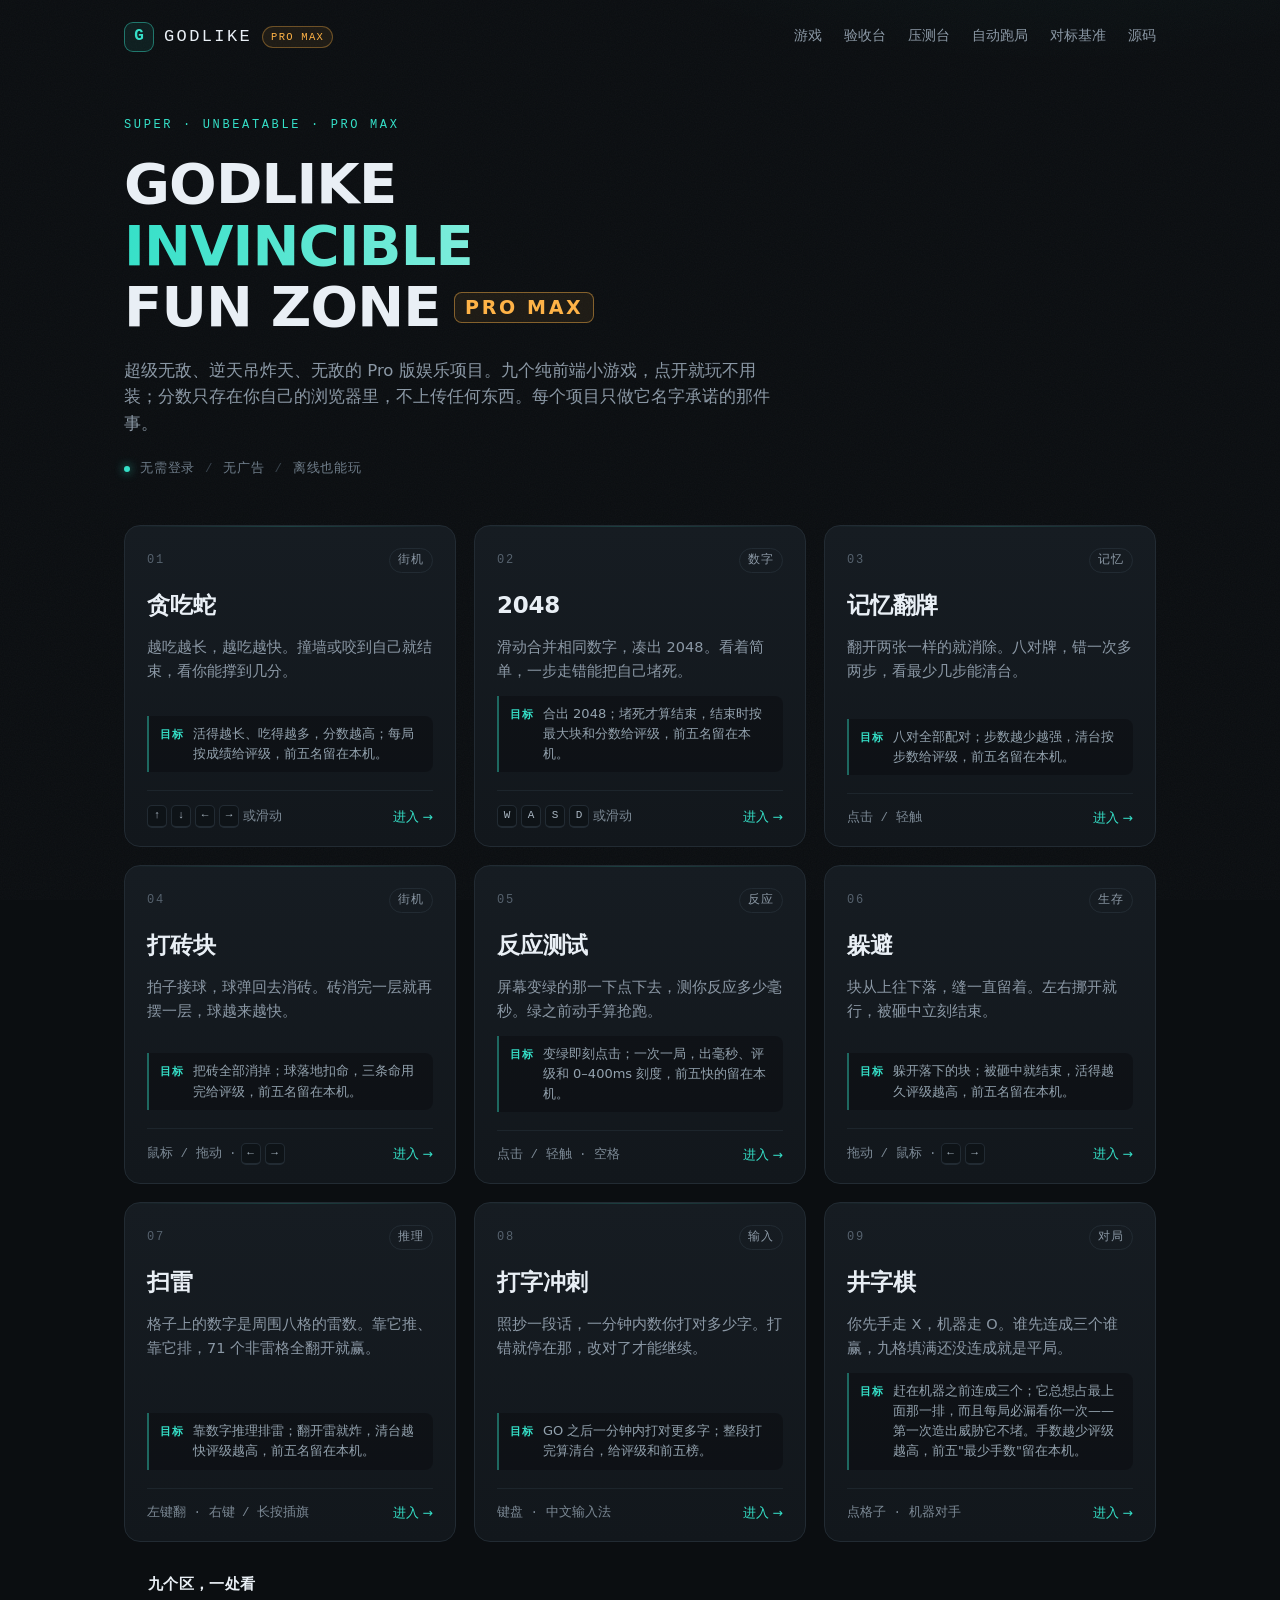
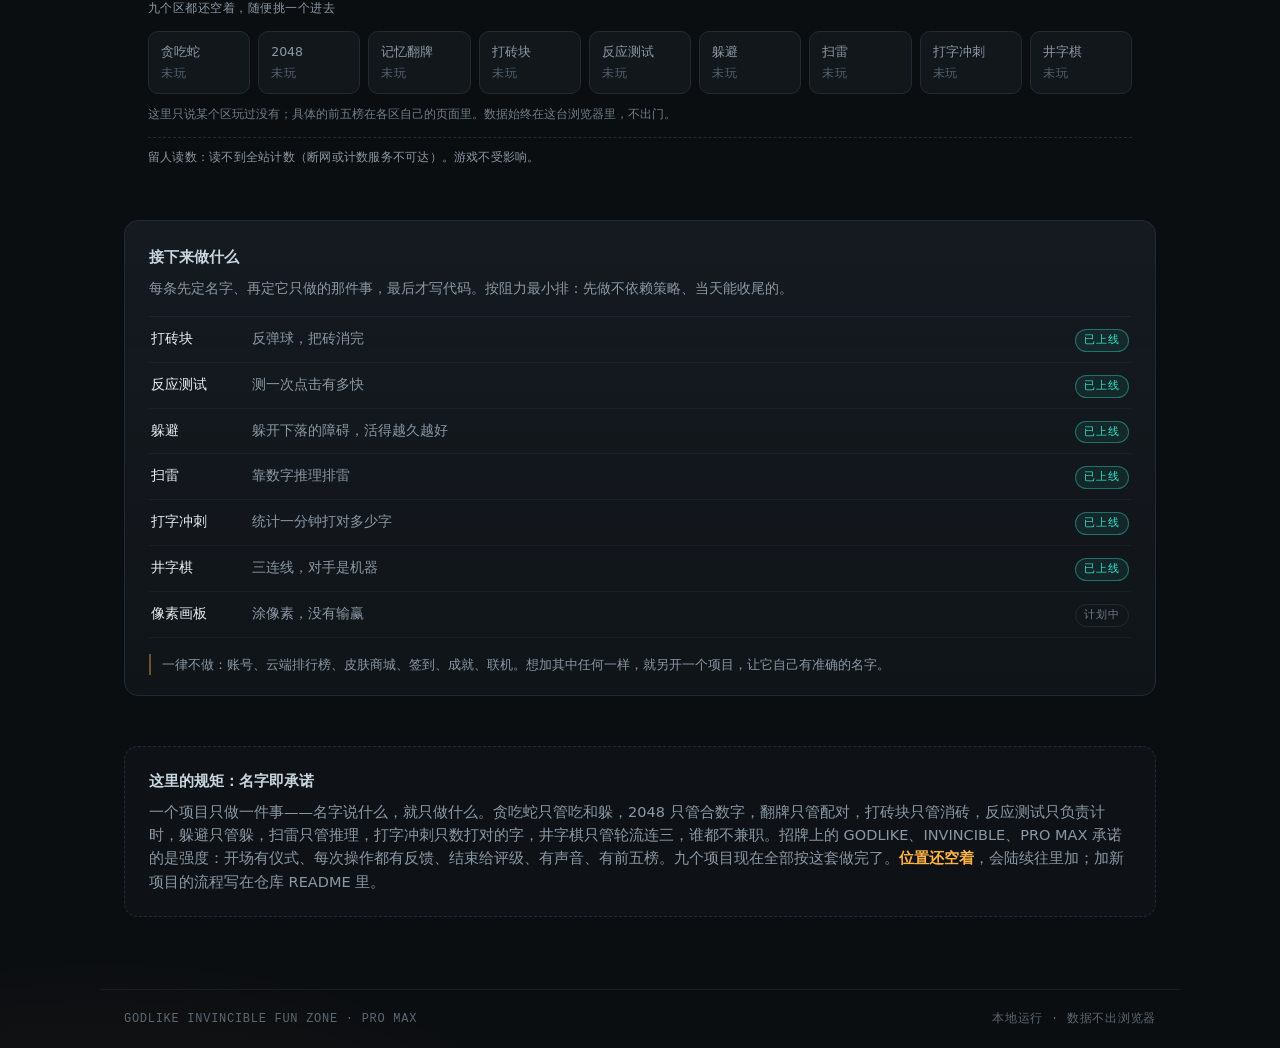
==== index.html @ d3c27687 "pulse: report open/replay to public counter" ====
<!DOCTYPE html>
<html lang="zh-CN">
<head>
<meta charset="UTF-8">
<meta name="viewport" content="width=device-width, initial-scale=1, viewport-fit=cover">
<title>GODLIKE INVINCIBLE FUN ZONE · PRO MAX</title>
<meta name="description" content="超级无敌逆天吊炸天娱乐项目 Pro 版：贪吃蛇、2048、记忆翻牌、打砖块、反应测试、躲避、扫雷、打字冲刺、井字棋，点开就能玩，无需安装。">
<meta name="theme-color" content="#0b0e11">
<meta property="og:title" content="GODLIKE INVINCIBLE FUN ZONE · PRO MAX">
<meta property="og:description" content="九个点开就能玩的小游戏，无需安装。">
<meta property="og:type" content="website">
<link rel="icon" href="data:image/svg+xml,<svg xmlns='http://www.w3.org/2000/svg' viewBox='0 0 32 32'><rect width='32' height='32' rx='8' fill='%230b0e11'/><text x='16' y='23' font-size='18' text-anchor='middle' fill='%2335e0c8' font-family='monospace'>p</text></svg>">
<link rel="stylesheet" href="assets/portal.css">
</head>
<body>

<div class="grain" aria-hidden="true"></div>

<header class="top">
  <a class="brand" href="./" aria-label="GODLIKE 首页">
    <span class="brand-mark">G</span>
    <span class="brand-name">Godlike</span>
    <span class="brand-pro">Pro&nbsp;Max</span>
  </a>
  <nav class="top-nav">
    <a href="#games">游戏</a>
    <a href="verify.html">验收台</a>
    <a href="stress.html">压测台</a>
    <a href="auto.html">自动跑局</a>
    <a href="BENCH.md">对标基准</a>
    <a href="https://github.com/MedianiGray/paly" rel="noopener">源码</a>
  </nav>
</header>

<main>
  <section class="hero">
    <p class="kicker">Super · Unbeatable · Pro Max</p>
    <h1>
      <span class="l1">GODLIKE</span>
      <span class="l2 hl">INVINCIBLE</span>
      <span class="l3">FUN ZONE <em>PRO MAX</em></span>
    </h1>
    <p class="lede">超级无敌、逆天吊炸天、无敌的 Pro 版娱乐项目。九个纯前端小游戏，点开就玩不用装；分数只存在你自己的浏览器里，不上传任何东西。每个项目只做它名字承诺的那件事。</p>
    <div class="hero-meta">
      <span class="dot"></span>
      <span>无需登录</span>
      <span class="sep">/</span>
      <span>无广告</span>
      <span class="sep">/</span>
      <span>离线也能玩</span>
    </div>
  </section>

  <section id="games" class="grid" aria-label="游戏列表">

    <a class="card" href="games/snake.html">
      <div class="card-top">
        <span class="num">01</span>
        <span class="tag">街机</span>
      </div>
      <h2>贪吃蛇</h2>
      <p>越吃越长，越吃越快。撞墙或咬到自己就结束，看你能撑到几分。</p>
      <p class="aim"><b>目标</b>活得越长、吃得越多，分数越高；每局按成绩给评级，前五名留在本机。</p>
      <div class="card-foot">
        <span class="keys"><kbd>↑</kbd><kbd>↓</kbd><kbd>←</kbd><kbd>→</kbd> 或滑动</span>
        <span class="go">进入 →</span>
      </div>
    </a>

    <a class="card" href="games/g2048.html">
      <div class="card-top">
        <span class="num">02</span>
        <span class="tag">数字</span>
      </div>
      <h2>2048</h2>
      <p>滑动合并相同数字，凑出 2048。看着简单，一步走错能把自己堵死。</p>
      <p class="aim"><b>目标</b>合出 2048；堵死才算结束，结束时按最大块和分数给评级，前五名留在本机。</p>
      <div class="card-foot">
        <span class="keys"><kbd>W</kbd><kbd>A</kbd><kbd>S</kbd><kbd>D</kbd> 或滑动</span>
        <span class="go">进入 →</span>
      </div>
    </a>

    <a class="card" href="games/memory.html">
      <div class="card-top">
        <span class="num">03</span>
        <span class="tag">记忆</span>
      </div>
      <h2>记忆翻牌</h2>
      <p>翻开两张一样的就消除。八对牌，错一次多两步，看最少几步能清台。</p>
      <p class="aim"><b>目标</b>八对全部配对；步数越少越强，清台按步数给评级，前五名留在本机。</p>
      <div class="card-foot">
        <span class="keys">点击 / 轻触</span>
        <span class="go">进入 →</span>
      </div>
    </a>

    <a class="card" href="games/breakout.html">
      <div class="card-top">
        <span class="num">04</span>
        <span class="tag">街机</span>
      </div>
      <h2>打砖块</h2>
      <p>拍子接球，球弹回去消砖。砖消完一层就再摆一层，球越来越快。</p>
      <p class="aim"><b>目标</b>把砖全部消掉；球落地扣命，三条命用完给评级，前五名留在本机。</p>
      <div class="card-foot">
        <span class="keys">鼠标 / 拖动 · <kbd>←</kbd><kbd>→</kbd></span>
        <span class="go">进入 →</span>
      </div>
    </a>

    <a class="card" href="games/reaction.html">
      <div class="card-top">
        <span class="num">05</span>
        <span class="tag">反应</span>
      </div>
      <h2>反应测试</h2>
      <p>屏幕变绿的那一下点下去，测你反应多少毫秒。绿之前动手算抢跑。</p>
      <p class="aim"><b>目标</b>变绿即刻点击；一次一局，出毫秒、评级和 0–400ms 刻度，前五快的留在本机。</p>
      <div class="card-foot">
        <span class="keys">点击 / 轻触 · 空格</span>
        <span class="go">进入 →</span>
      </div>
    </a>

    <a class="card" href="games/dodge.html">
      <div class="card-top">
        <span class="num">06</span>
        <span class="tag">生存</span>
      </div>
      <h2>躲避</h2>
      <p>块从上往下落，缝一直留着。左右挪开就行，被砸中立刻结束。</p>
      <p class="aim"><b>目标</b>躲开落下的块；被砸中就结束，活得越久评级越高，前五名留在本机。</p>
      <div class="card-foot">
        <span class="keys">拖动 / 鼠标 · <kbd>←</kbd><kbd>→</kbd></span>
        <span class="go">进入 →</span>
      </div>
    </a>

    <a class="card" href="games/minesweeper.html">
      <div class="card-top">
        <span class="num">07</span>
        <span class="tag">推理</span>
      </div>
      <h2>扫雷</h2>
      <p>格子上的数字是周围八格的雷数。靠它推、靠它排，71 个非雷格全翻开就赢。</p>
      <p class="aim"><b>目标</b>靠数字推理排雷；翻开雷就炸，清台越快评级越高，前五名留在本机。</p>
      <div class="card-foot">
        <span class="keys">左键翻 · 右键 / 长按插旗</span>
        <span class="go">进入 →</span>
      </div>
    </a>

    <a class="card" href="games/typing.html">
      <div class="card-top">
        <span class="num">08</span>
        <span class="tag">输入</span>
      </div>
      <h2>打字冲刺</h2>
      <p>照抄一段话，一分钟内数你打对多少字。打错就停在那，改对了才能继续。</p>
      <p class="aim"><b>目标</b>GO 之后一分钟内打对更多字；整段打完算清台，给评级和前五榜。</p>
      <div class="card-foot">
        <span class="keys">键盘 · 中文输入法</span>
        <span class="go">进入 →</span>
      </div>
    </a>

    <a class="card" href="games/tictactoe.html">
      <div class="card-top">
        <span class="num">09</span>
        <span class="tag">对局</span>
      </div>
      <h2>井字棋</h2>
      <p>你先手走 X，机器走 O。谁先连成三个谁赢，九格填满还没连成就是平局。</p>
      <p class="aim"><b>目标</b>赶在机器之前连成三个；它总想占最上面那一排，而且每局必漏看你一次——第一次造出威胁它不堵。手数越少评级越高，前五"最少手数"留在本机。</p>
      <div class="card-foot">
        <span class="keys">点格子 · 机器对手</span>
        <span class="go">进入 →</span>
      </div>
    </a>

  </section>

  <section class="tally-band" aria-label="本机战绩">
    <h3>九个区，一处看</h3>
    <p class="tally-sub" id="tally-sum">正在读本机记录…</p>
    <div class="tally" id="tally"></div>
    <p class="tally-note">这里只说某个区玩过没有；具体的前五榜在各区自己的页面里。数据始终在这台浏览器里，不出门。</p>
    <p class="pulse-line" id="pulse-line">留人读数：正在读全站计数…</p>
  </section>

  <section class="roadmap" aria-label="接下来做什么">
    <h3>接下来做什么</h3>
    <p class="roadmap-intro">每条先定名字、再定它只做的那件事，最后才写代码。按阻力最小排：先做不依赖策略、当天能收尾的。</p>
    <ul class="roadmap-list">
      <li><span class="rm-name">打砖块</span><span class="rm-aim">反弹球，把砖消完</span><span class="rm-tag done">已上线</span></li>
      <li><span class="rm-name">反应测试</span><span class="rm-aim">测一次点击有多快</span><span class="rm-tag done">已上线</span></li>
      <li><span class="rm-name">躲避</span><span class="rm-aim">躲开下落的障碍，活得越久越好</span><span class="rm-tag done">已上线</span></li>
      <li><span class="rm-name">扫雷</span><span class="rm-aim">靠数字推理排雷</span><span class="rm-tag done">已上线</span></li>
      <li><span class="rm-name">打字冲刺</span><span class="rm-aim">统计一分钟打对多少字</span><span class="rm-tag done">已上线</span></li>
      <li><span class="rm-name">井字棋</span><span class="rm-aim">三连线，对手是机器</span><span class="rm-tag done">已上线</span></li>
      <li><span class="rm-name">像素画板</span><span class="rm-aim">涂像素，没有输赢</span><span class="rm-tag">计划中</span></li>
    </ul>
    <p class="roadmap-out">一律不做：账号、云端排行榜、皮肤商城、签到、成就、联机。想加其中任何一样，就另开一个项目，让它自己有准确的名字。</p>
  </section>

  <section class="note">
    <h3>这里的规矩：名字即承诺</h3>
    <p>一个项目只做一件事——名字说什么，就只做什么。贪吃蛇只管吃和躲，2048 只管合数字，翻牌只管配对，打砖块只管消砖，反应测试只负责计时，躲避只管躲，扫雷只管推理，打字冲刺只数打对的字，井字棋只管轮流连三，谁都不兼职。招牌上的 GODLIKE、INVINCIBLE、PRO MAX 承诺的是强度：开场有仪式、每次操作都有反馈、结束给评级、有声音、有前五榜。九个项目现在全部按这套做完了。<strong>位置还空着</strong>，会陆续往里加；加新项目的流程写在仓库 README 里。</p>
  </section>
</main>

<footer class="foot">
  <span>GODLIKE INVINCIBLE FUN ZONE · PRO MAX</span>
  <span class="foot-right">本地运行 · 数据不出浏览器</span>
</footer>

<script src="assets/portal.js" defer></script>
</body>
</html>
---- assets/portal.css ----
/* paly 入口页样式：深色、单文件、无外部依赖 */

:root {
  --bg: #0b0e11;
  --panel: #12171c;
  --panel-2: #161c22;
  --line: #222b33;
  --ink: #e9eff5;
  --dim: #8b98a5;
  --accent: #35e0c8;
  --accent-2: #ffb347;
  --mono: ui-monospace, "Cascadia Code", "SF Mono", Consolas, monospace;
}

* { box-sizing: border-box; }

html { scroll-behavior: smooth; }

body {
  margin: 0;
  min-height: 100vh;
  background:
    radial-gradient(1100px 620px at 82% -12%, rgba(53, 224, 200, 0.09), transparent 62%),
    radial-gradient(900px 520px at 8% 108%, rgba(255, 179, 71, 0.07), transparent 60%),
    var(--bg);
  color: var(--ink);
  font-family: system-ui, -apple-system, "Segoe UI", "Microsoft YaHei", sans-serif;
  font-size: 16px;
  line-height: 1.6;
  -webkit-font-smoothing: antialiased;
}

/* 极轻的颗粒感，避免纯色大屏显得死板 */
.grain {
  position: fixed;
  inset: 0;
  pointer-events: none;
  opacity: 0.035;
  background-image: url("data:image/svg+xml,<svg xmlns='http://www.w3.org/2000/svg' width='140' height='140'><filter id='n'><feTurbulence type='fractalNoise' baseFrequency='0.85' numOctaves='3'/></filter><rect width='140' height='140' filter='url(%23n)'/></svg>");
  z-index: 0;
}

.top, main, .foot { position: relative; z-index: 1; }

/* ---------- 顶栏 ---------- */

.top {
  display: flex;
  align-items: center;
  justify-content: space-between;
  gap: 16px;
  max-width: 1080px;
  margin: 0 auto;
  padding: 22px 24px 10px;
}

.brand {
  display: inline-flex;
  align-items: center;
  gap: 10px;
  text-decoration: none;
  color: var(--ink);
}

.brand-mark {
  display: grid;
  place-items: center;
  width: 30px;
  height: 30px;
  border-radius: 9px;
  border: 1px solid rgba(53, 224, 200, 0.45);
  background: rgba(53, 224, 200, 0.08);
  color: var(--accent);
  font-family: var(--mono);
  font-size: 16px;
  font-weight: 600;
}

.brand-name {
  font-family: var(--mono);
  font-size: 17px;
  letter-spacing: 0.14em;
  text-transform: uppercase;
}

.brand-pro {
  font-family: var(--mono);
  font-size: 10.5px;
  letter-spacing: 0.12em;
  text-transform: uppercase;
  color: var(--accent-2);
  border: 1px solid rgba(255, 179, 71, 0.35);
  background: rgba(255, 179, 71, 0.08);
  border-radius: 999px;
  padding: 2px 8px;
  white-space: nowrap;
}

.top-nav {
  display: flex;
  gap: 22px;
  font-size: 14px;
}

.top-nav a {
  color: var(--dim);
  text-decoration: none;
  padding-bottom: 2px;
  border-bottom: 1px solid transparent;
  transition: color 0.18s, border-color 0.18s;
}

.top-nav a:hover { color: var(--ink); border-bottom-color: var(--accent); }

/* ---------- 首屏 ---------- */

main {
  max-width: 1080px;
  margin: 0 auto;
  padding: 0 24px 72px;
}

.hero { padding: 54px 0 46px; }

.kicker {
  margin: 0 0 18px;
  font-family: var(--mono);
  font-size: 12px;
  letter-spacing: 0.22em;
  text-transform: uppercase;
  color: var(--accent);
}

.hero h1 {
  margin: 0 0 20px;
  font-size: clamp(30px, 6.8vw, 56px);
  line-height: 1.1;
  letter-spacing: -0.015em;
  font-weight: 650;
}

.hero h1 > span { display: block; }

.hero h1 .l3 {
  display: flex;
  align-items: center;
  flex-wrap: wrap;
  gap: 0.24em;
}

.hero h1 .l3 em {
  font-style: normal;
  font-size: 0.34em;
  letter-spacing: 0.14em;
  padding: 0.16em 0.52em;
  border: 1px solid rgba(255, 179, 71, 0.45);
  border-radius: 0.4em;
  color: var(--accent-2);
  background: rgba(255, 179, 71, 0.08);
  line-height: 1.2;
}

.hl {
  background: linear-gradient(100deg, var(--accent) 0%, #8ef0e0 42%, var(--accent-2) 100%);
  -webkit-background-clip: text;
  background-clip: text;
  color: transparent;
}

.lede {
  max-width: 40em;
  margin: 0 0 22px;
  color: var(--dim);
  font-size: 16.5px;
}

.hero-meta {
  display: flex;
  flex-wrap: wrap;
  align-items: center;
  gap: 10px;
  font-family: var(--mono);
  font-size: 12.5px;
  letter-spacing: 0.06em;
  color: #6f7d8a;
}

.hero-meta .dot {
  width: 6px;
  height: 6px;
  border-radius: 50%;
  background: var(--accent);
  box-shadow: 0 0 10px rgba(53, 224, 200, 0.8);
}

.hero-meta .sep { color: #39434d; }

/* ---------- 卡片 ---------- */

.grid {
  display: grid;
  grid-template-columns: repeat(auto-fit, minmax(268px, 1fr));
  gap: 18px;
}

.card {
  position: relative;
  display: flex;
  flex-direction: column;
  gap: 12px;
  padding: 22px 22px 18px;
  border: 1px solid var(--line);
  border-radius: 16px;
  background: linear-gradient(180deg, var(--panel-2), var(--panel));
  text-decoration: none;
  color: var(--ink);
  overflow: hidden;
  transition: transform 0.22s ease, border-color 0.22s ease, box-shadow 0.22s ease;
}

/* 顶部一道细光，悬停时变亮 */
.card::before {
  content: "";
  position: absolute;
  inset: 0 0 auto;
  height: 1px;
  background: linear-gradient(90deg, transparent, rgba(53, 224, 200, 0.55), transparent);
  opacity: 0.35;
  transition: opacity 0.22s;
}

.card:hover,
.card:focus-visible {
  transform: translateY(-3px);
  border-color: rgba(53, 224, 200, 0.42);
  box-shadow: 0 18px 40px -22px rgba(53, 224, 200, 0.45);
  outline: none;
}

.card:hover::before,
.card:focus-visible::before { opacity: 1; }

/* 跟随鼠标的光斑，位置由 portal.js 写入 --mx */
.card::after {
  content: "";
  position: absolute;
  inset: 0;
  pointer-events: none;
  background: radial-gradient(140px 140px at var(--mx, 50%) 0%, rgba(53, 224, 200, 0.1), transparent 72%);
  opacity: 0;
  transition: opacity 0.24s;
}

.card:hover::after,
.card:focus-visible::after { opacity: 1; }

.card-top {
  display: flex;
  align-items: center;
  justify-content: space-between;
  font-family: var(--mono);
  font-size: 12px;
  letter-spacing: 0.14em;
}

.num { color: #56626e; }

.tag {
  padding: 2px 8px;
  border-radius: 999px;
  border: 1px solid var(--line);
  color: var(--dim);
  letter-spacing: 0.1em;
}

.card h2 {
  margin: 2px 0 0;
  font-size: 23px;
  font-weight: 620;
  letter-spacing: -0.01em;
}

.card p {
  margin: 0;
  color: var(--dim);
  font-size: 14.5px;
  line-height: 1.65;
  flex: 1;
}

.card .aim {
  display: flex;
  align-items: baseline;
  gap: 8px;
  flex: none;
  margin: 0;
  padding: 8px 11px;
  border-left: 2px solid rgba(53, 224, 200, 0.42);
  border-radius: 0 8px 8px 0;
  background: rgba(11, 14, 17, 0.55);
  color: #93a2ae;
  font-size: 13px;
  line-height: 1.55;
}

.card .aim b {
  flex: none;
  font-family: var(--mono);
  font-size: 10.5px;
  letter-spacing: 0.14em;
  font-weight: 600;
  color: var(--accent);
  margin: 0;
}

.card-foot {
  display: flex;
  align-items: center;
  justify-content: space-between;
  gap: 10px;
  margin-top: 6px;
  padding-top: 14px;
  border-top: 1px solid rgba(34, 43, 51, 0.7);
  font-size: 12.5px;
  color: #7b8894;
}

.keys {
  display: inline-flex;
  align-items: center;
  gap: 4px;
  flex-wrap: wrap;
  font-family: var(--mono);
}

kbd {
  display: inline-block;
  min-width: 20px;
  padding: 1px 5px;
  border: 1px solid var(--line);
  border-bottom-width: 2px;
  border-radius: 5px;
  background: #0e1317;
  color: #a9b6c2;
  font-family: var(--mono);
  font-size: 11px;
  text-align: center;
}

.go {
  color: var(--accent);
  white-space: nowrap;
  transition: transform 0.22s;
}

.card:hover .go { transform: translateX(3px); }

/* ---------- 说明 ---------- */

.note {
  margin-top: 50px;
  padding: 22px 24px;
  border: 1px dashed var(--line);
  border-radius: 14px;
  background: rgba(18, 23, 28, 0.6);
}

.note h3 {
  margin: 0 0 8px;
  font-size: 15px;
  font-weight: 600;
  color: #c8d4de;
}

.note p {
  margin: 0;
  color: var(--dim);
  font-size: 14.5px;
}

.note strong { color: var(--accent-2); font-weight: 600; }

/* ---------- 规划 ---------- */

.roadmap {
  margin-top: 46px;
  padding: 24px 24px 20px;
  border: 1px solid var(--line);
  border-radius: 14px;
  background: linear-gradient(180deg, rgba(22, 28, 34, 0.9), rgba(18, 23, 28, 0.75));
}

.roadmap h3 {
  margin: 0 0 8px;
  font-size: 15px;
  font-weight: 600;
  color: #c8d4de;
}

.roadmap-intro {
  margin: 0 0 16px;
  color: var(--dim);
  font-size: 14px;
  line-height: 1.65;
}

.roadmap-list {
  margin: 0;
  padding: 0;
  list-style: none;
  border-top: 1px solid rgba(34, 43, 51, 0.7);
}

.roadmap-list li {
  display: flex;
  align-items: baseline;
  gap: 14px;
  padding: 10px 2px;
  border-bottom: 1px solid rgba(34, 43, 51, 0.45);
  font-size: 14px;
}

.rm-name {
  flex: 0 0 6.2em;
  color: var(--ink);
  font-weight: 560;
}

.rm-aim {
  flex: 1;
  color: var(--dim);
}

.rm-tag {
  flex: none;
  font-family: var(--mono);
  font-size: 10.5px;
  letter-spacing: 0.1em;
  padding: 2px 8px;
  border-radius: 999px;
  border: 1px solid var(--line);
  color: #6f7d8a;
  white-space: nowrap;
}

.rm-tag.now {
  border-color: rgba(255, 179, 71, 0.4);
  background: rgba(255, 179, 71, 0.08);
  color: var(--accent-2);
}

.rm-tag.done {
  border-color: rgba(53, 224, 200, 0.4);
  background: rgba(53, 224, 200, 0.08);
  color: var(--accent);
}

.roadmap-out {
  margin: 16px 0 0;
  padding-left: 11px;
  border-left: 2px solid rgba(255, 179, 71, 0.4);
  color: #8b98a5;
  font-size: 13px;
  line-height: 1.65;
}

@media (max-width: 620px) {
  .roadmap { padding: 18px 16px 16px; margin-top: 34px; }
  .roadmap-list li { flex-wrap: wrap; gap: 4px 10px; padding: 9px 0; font-size: 13.5px; }
  .rm-name { flex: 0 0 auto; }
  .rm-aim { flex: 1 1 100%; order: 2; }
  .rm-tag { order: 3; margin-left: auto; }
}

/* ---------- 页脚 ---------- */

.foot {
  display: flex;
  flex-wrap: wrap;
  gap: 10px;
  justify-content: space-between;
  max-width: 1080px;
  margin: 0 auto;
  padding: 20px 24px calc(26px + env(safe-area-inset-bottom));
  border-top: 1px solid rgba(34, 43, 51, 0.55);
  font-family: var(--mono);
  font-size: 12px;
  letter-spacing: 0.06em;
  color: #5c6772;
}

/* ---------- 移动端 ---------- */

@media (max-width: 620px) {
  .top { padding: 16px 18px 6px; }
  main { padding: 0 18px 56px; }
  .hero { padding: 34px 0 30px; }
  .hero h1 { font-size: clamp(27px, 8.6vw, 40px); }
  .lede { font-size: 15px; }
  .grid { gap: 14px; }
  .card { padding: 18px 18px 15px; border-radius: 14px; }
  .card h2 { font-size: 20px; }
  .card p { font-size: 14px; }
  .card-foot { font-size: 12px; }
  .top-nav { gap: 16px; font-size: 13px; }
  .foot { padding: 16px 18px calc(20px + env(safe-area-inset-bottom)); }
}

@media (hover: none) {
  /* 触屏设备不做悬浮位移，点起来更稳 */
  .card:hover { transform: none; }
}

@media (prefers-reduced-motion: reduce) {
  * { transition: none !important; animation: none !important; }
  html { scroll-behavior: auto; }
}

/* ---------- 九个区，一处看 ---------- */

.tally-band {
  max-width: 1080px;
  margin: 8px auto 0;
  padding: 22px 24px 6px;
}

.tally-band h3 {
  margin: 0 0 4px;
  font-size: 15px;
  letter-spacing: 0.02em;
  color: var(--ink);
}

.tally-sub {
  margin: 0 0 12px;
  font-family: var(--mono);
  font-size: 12px;
  letter-spacing: 0.04em;
  color: var(--dim);
}

.tally {
  display: grid;
  grid-template-columns: repeat(auto-fit, minmax(96px, 1fr));
  gap: 8px;
}

.tally-cell {
  display: flex;
  flex-direction: column;
  gap: 3px;
  padding: 10px 12px;
  border: 1px solid var(--line);
  border-radius: 10px;
  background: var(--panel);
}

.tally-cell.is-on {
  border-color: rgba(53, 224, 200, 0.32);
  background: rgba(53, 224, 200, 0.06);
}

.tally-name { font-size: 12.5px; color: var(--dim); }
.tally-cell.is-on .tally-name { color: var(--ink); }

.tally-n {
  font-family: var(--mono);
  font-size: 11.5px;
  letter-spacing: 0.08em;
  color: #556370;
}

.tally-cell.is-on .tally-n { color: var(--accent); }

.tally-note {
  margin: 10px 0 0;
  font-size: 12px;
  line-height: 1.7;
  color: #6f7d8a;
}

.pulse-line {
  margin: 12px 0 0;
  padding-top: 10px;
  border-top: 1px dashed var(--line);
  font: 500 12px/1.7 var(--mono);
  letter-spacing: .02em;
  color: #8a97a3;
}
.pulse-line.is-live { color: var(--accent); }
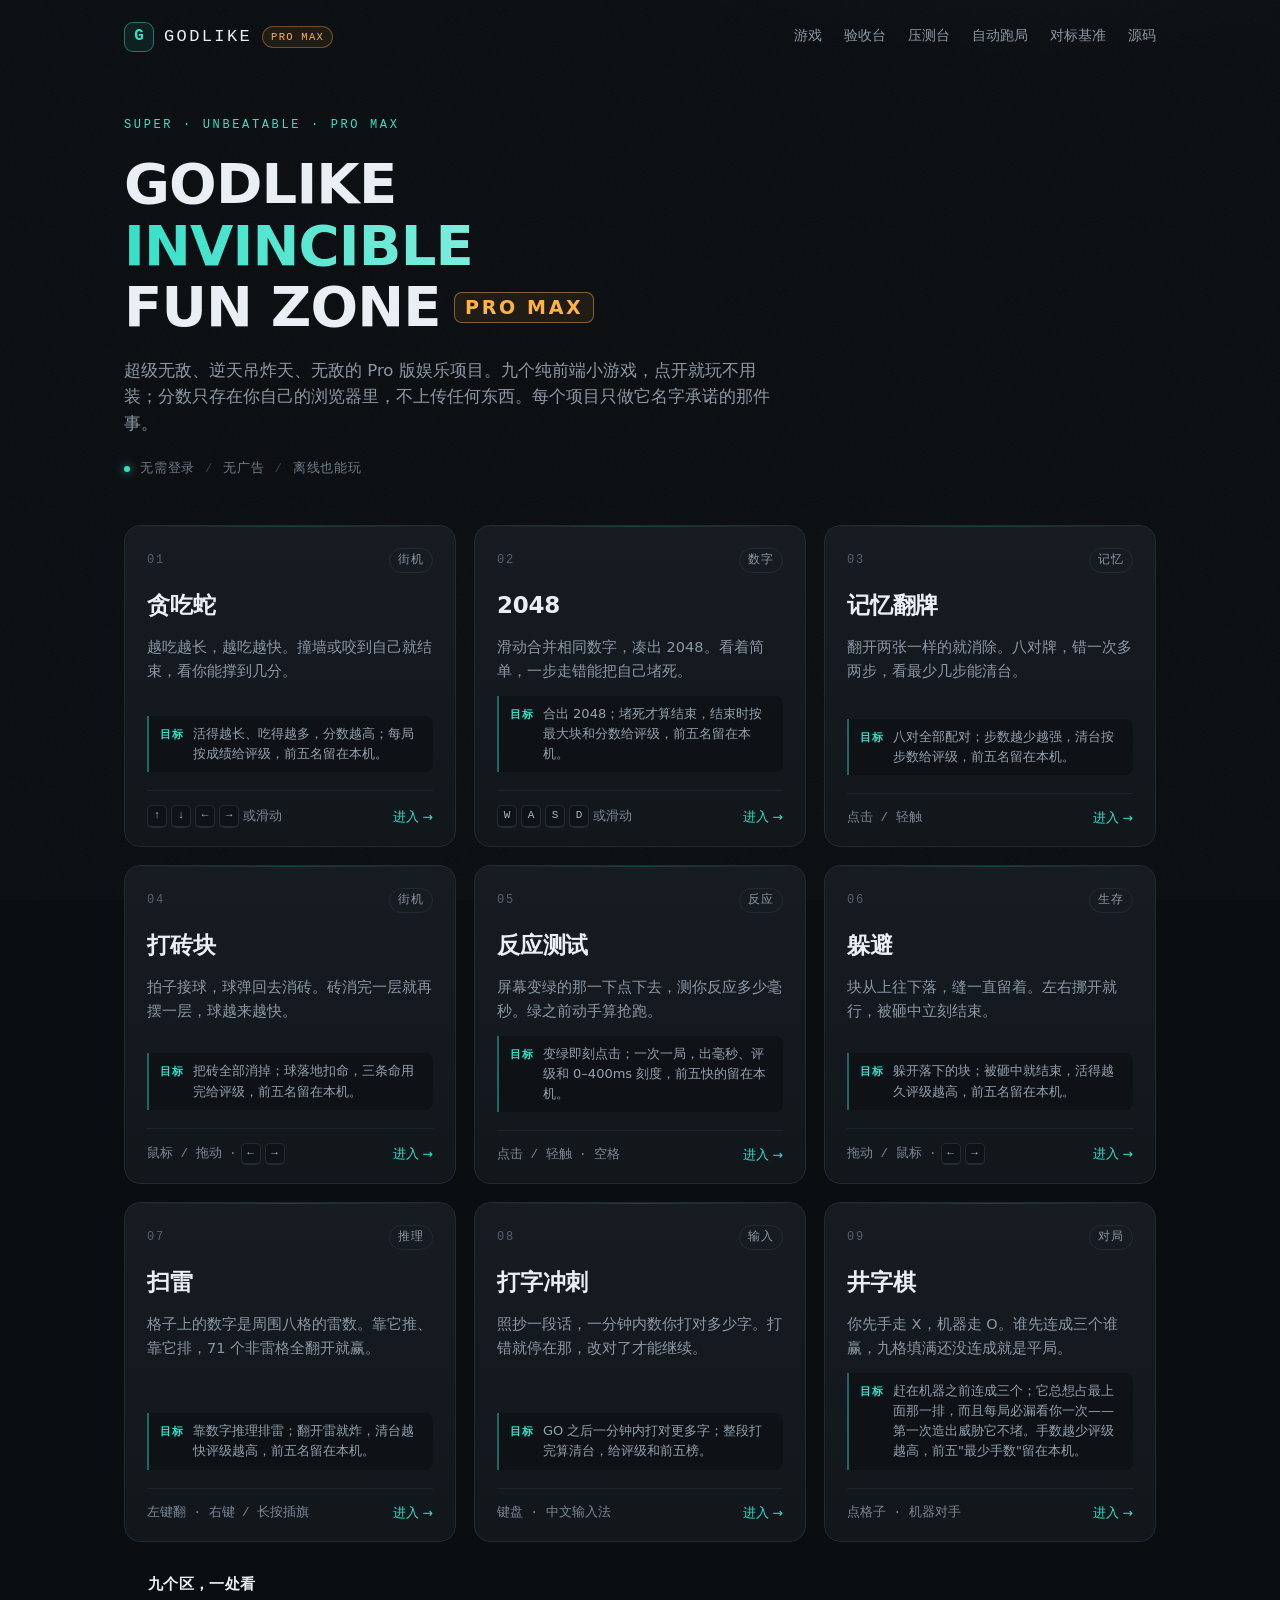
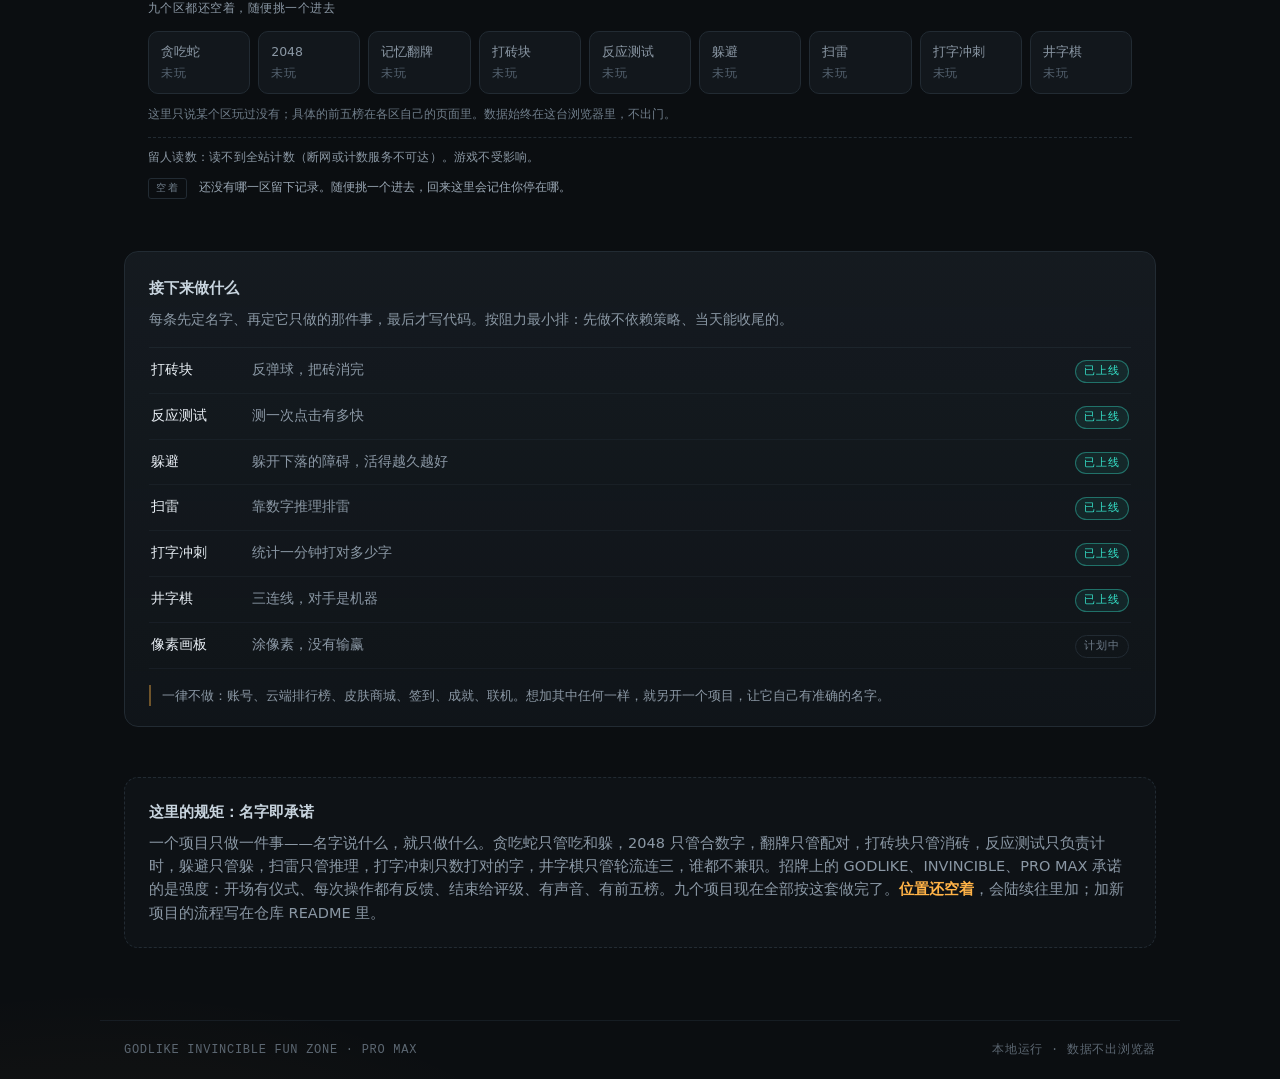
==== commit fa6b3a20: "psych: exit hook (near-miss, ZPD goal, commitment, streak) on all nine" ====
--- a/index.html
+++ b/index.html
@@ -10,7 +10,7 @@
 <meta property="og:description" content="九个点开就能玩的小游戏，无需安装。">
 <meta property="og:type" content="website">
 <link rel="icon" href="data:image/svg+xml,<svg xmlns='http://www.w3.org/2000/svg' viewBox='0 0 32 32'><rect width='32' height='32' rx='8' fill='%230b0e11'/><text x='16' y='23' font-size='18' text-anchor='middle' fill='%2335e0c8' font-family='monospace'>p</text></svg>">
-<link rel="stylesheet" href="assets/portal.css">
+<link rel="stylesheet" href="assets/portal.css?v=20261128b">
 </head>
 <body>
 
@@ -187,6 +187,7 @@
     <div class="tally" id="tally"></div>
     <p class="tally-note">这里只说某个区玩过没有；具体的前五榜在各区自己的页面里。数据始终在这台浏览器里，不出门。</p>
     <p class="pulse-line" id="pulse-line">留人读数：正在读全站计数…</p>
+    <div class="resume-line" id="resume-line"></div>
   </section>
 
   <section class="roadmap" aria-label="接下来做什么">
@@ -215,6 +216,6 @@
   <span class="foot-right">本地运行 · 数据不出浏览器</span>
 </footer>
 
-<script src="assets/portal.js" defer></script>
+<script src="assets/portal.js?v=20261128b" defer></script>
 </body>
 </html>
--- a/assets/portal.css
+++ b/assets/portal.css
@@ -587,4 +587,30 @@
   letter-spacing: .02em;
   color: #8a97a3;
 }
-.pulse-line.is-live { color: var(--accent); }+.pulse-line.is-live { color: var(--accent); }
+
+.resume-line {
+  margin: 10px 0 0;
+  display: flex;
+  flex-wrap: wrap;
+  align-items: baseline;
+  gap: 8px 12px;
+  font: 500 12px/1.7 var(--mono);
+  color: #8a97a3;
+}
+.resume-k {
+  padding: 1px 7px;
+  border: 1px solid var(--line);
+  border-radius: 3px;
+  font-size: 10px;
+  letter-spacing: .16em;
+  color: #6f7d8a;
+}
+.resume-t { flex: 1 1 260px; color: #9aa7b4; }
+.resume-go {
+  color: var(--accent);
+  text-decoration: none;
+  border-bottom: 1px solid rgba(53, 224, 200, .35);
+  white-space: nowrap;
+}
+.resume-go:hover { border-bottom-color: var(--accent); }
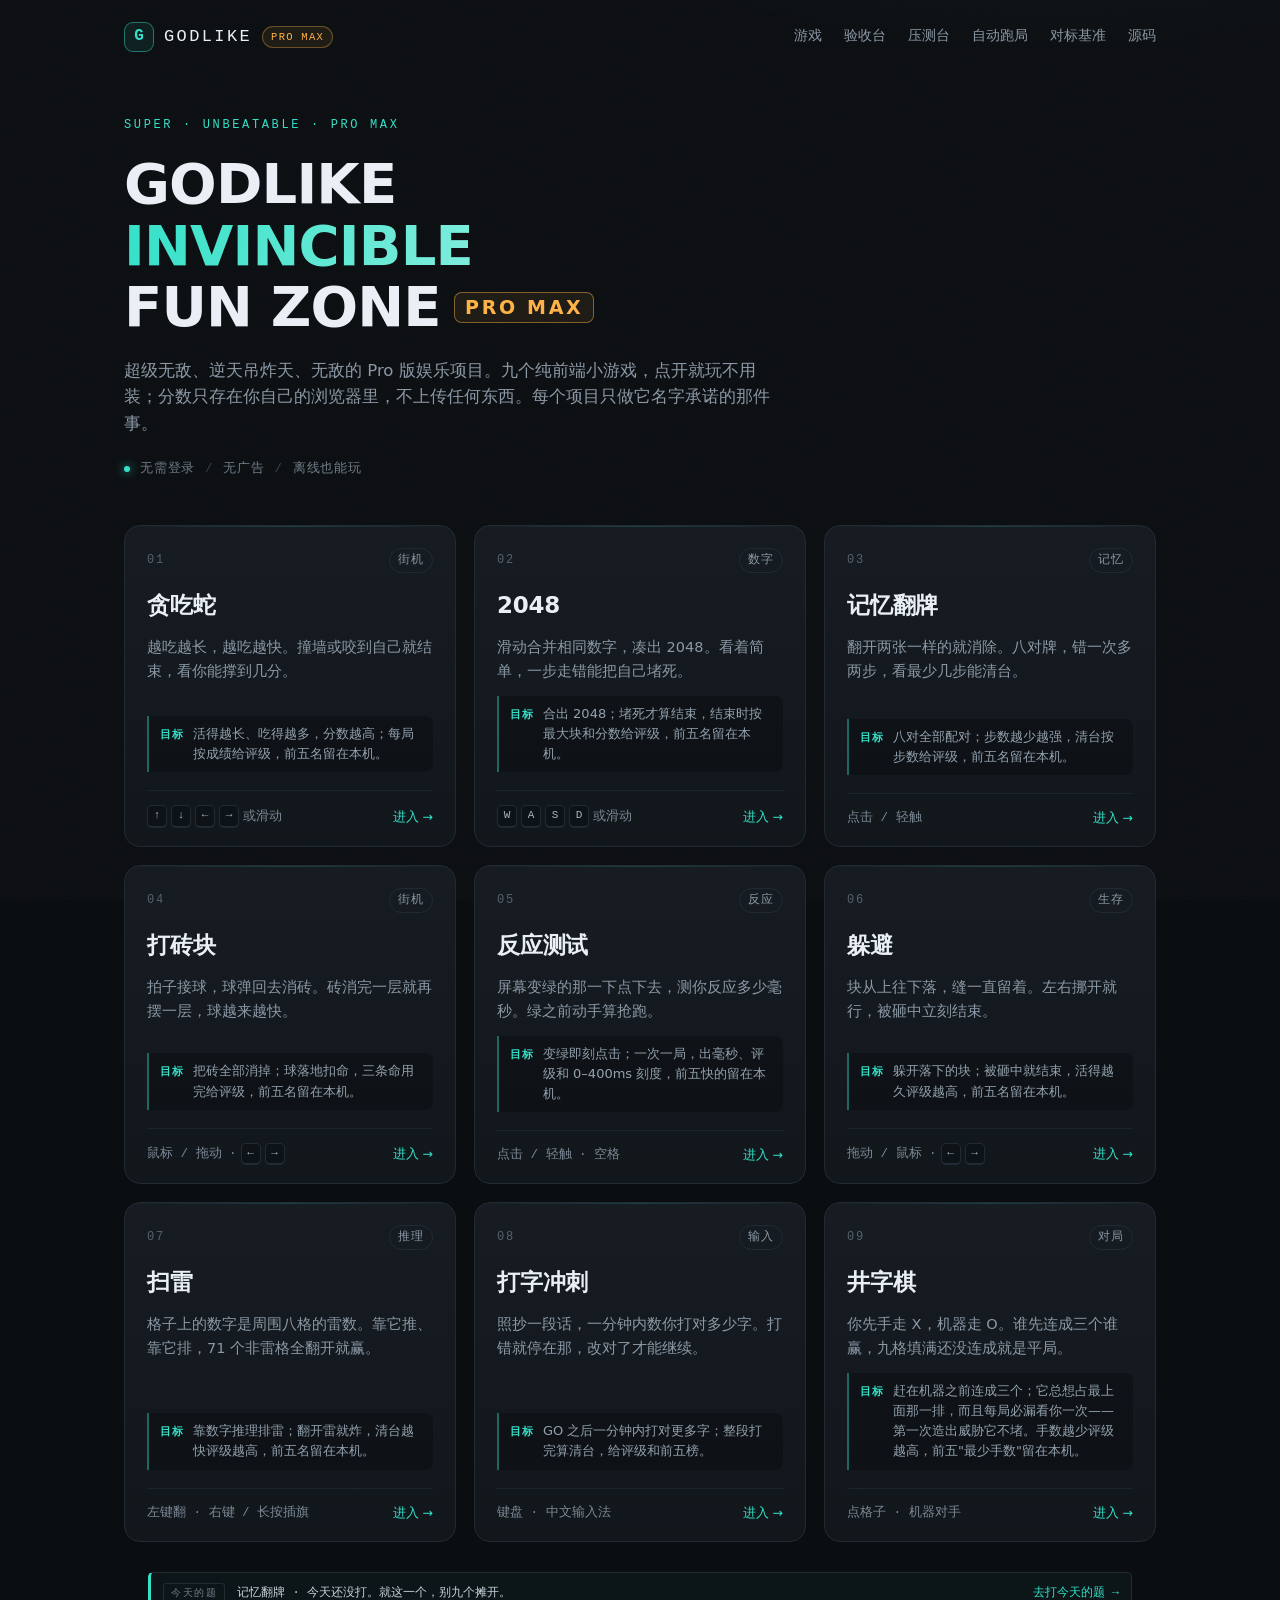
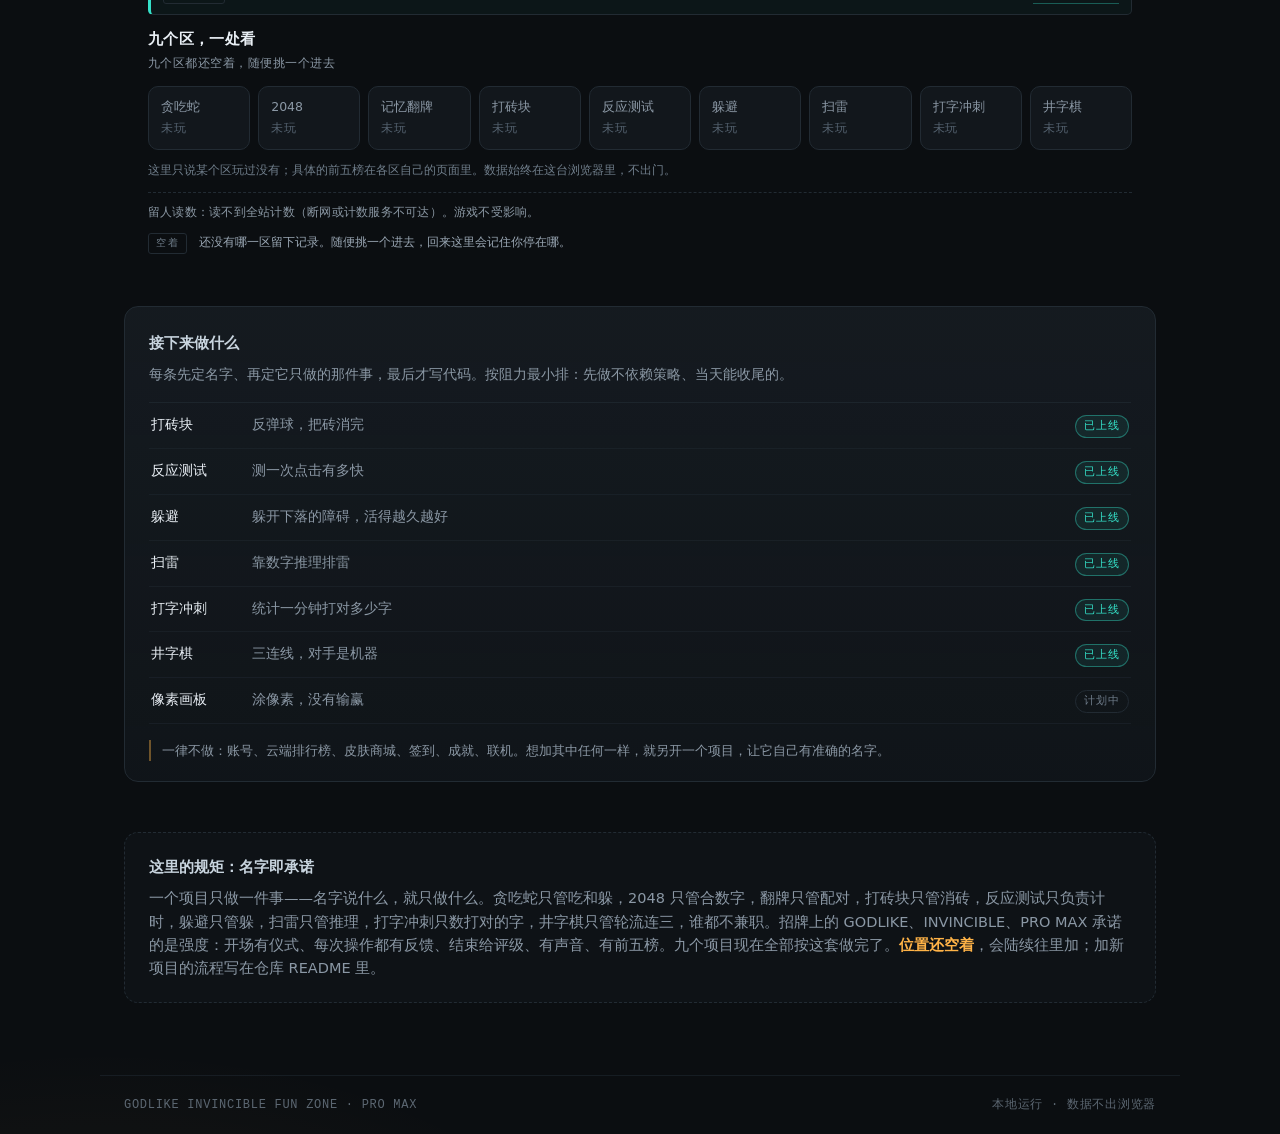
==== commit 70b45140: "research: longitudinal delta, if-then commit, streak grace, daily focus" ====
--- a/index.html
+++ b/index.html
@@ -10,7 +10,7 @@
 <meta property="og:description" content="九个点开就能玩的小游戏，无需安装。">
 <meta property="og:type" content="website">
 <link rel="icon" href="data:image/svg+xml,<svg xmlns='http://www.w3.org/2000/svg' viewBox='0 0 32 32'><rect width='32' height='32' rx='8' fill='%230b0e11'/><text x='16' y='23' font-size='18' text-anchor='middle' fill='%2335e0c8' font-family='monospace'>p</text></svg>">
-<link rel="stylesheet" href="assets/portal.css?v=20261128b">
+<link rel="stylesheet" href="assets/portal.css?v=20261128d">
 </head>
 <body>
 
@@ -182,6 +182,7 @@
   </section>
 
   <section class="tally-band" aria-label="本机战绩">
+    <p class="daily-line" id="daily-line"></p>
     <h3>九个区，一处看</h3>
     <p class="tally-sub" id="tally-sum">正在读本机记录…</p>
     <div class="tally" id="tally"></div>
@@ -216,6 +217,6 @@
   <span class="foot-right">本地运行 · 数据不出浏览器</span>
 </footer>
 
-<script src="assets/portal.js?v=20261128b" defer></script>
+<script src="assets/portal.js?v=20261128d" defer></script>
 </body>
 </html>
--- a/assets/portal.css
+++ b/assets/portal.css
@@ -613,4 +613,19 @@
   border-bottom: 1px solid rgba(53, 224, 200, .35);
   white-space: nowrap;
 }
-.resume-go:hover { border-bottom-color: var(--accent); }+.resume-go:hover { border-bottom-color: var(--accent); }
+
+.daily-line {
+  margin: 0 0 12px;
+  display: flex;
+  flex-wrap: wrap;
+  align-items: baseline;
+  gap: 8px 12px;
+  padding: 10px 12px;
+  border: 1px solid var(--line);
+  border-left: 3px solid var(--accent);
+  border-radius: 5px;
+  font: 500 12px/1.7 var(--mono);
+  background: rgba(53, 224, 200, .04);
+}
+.daily-line .resume-t { color: #c6d2dc; }
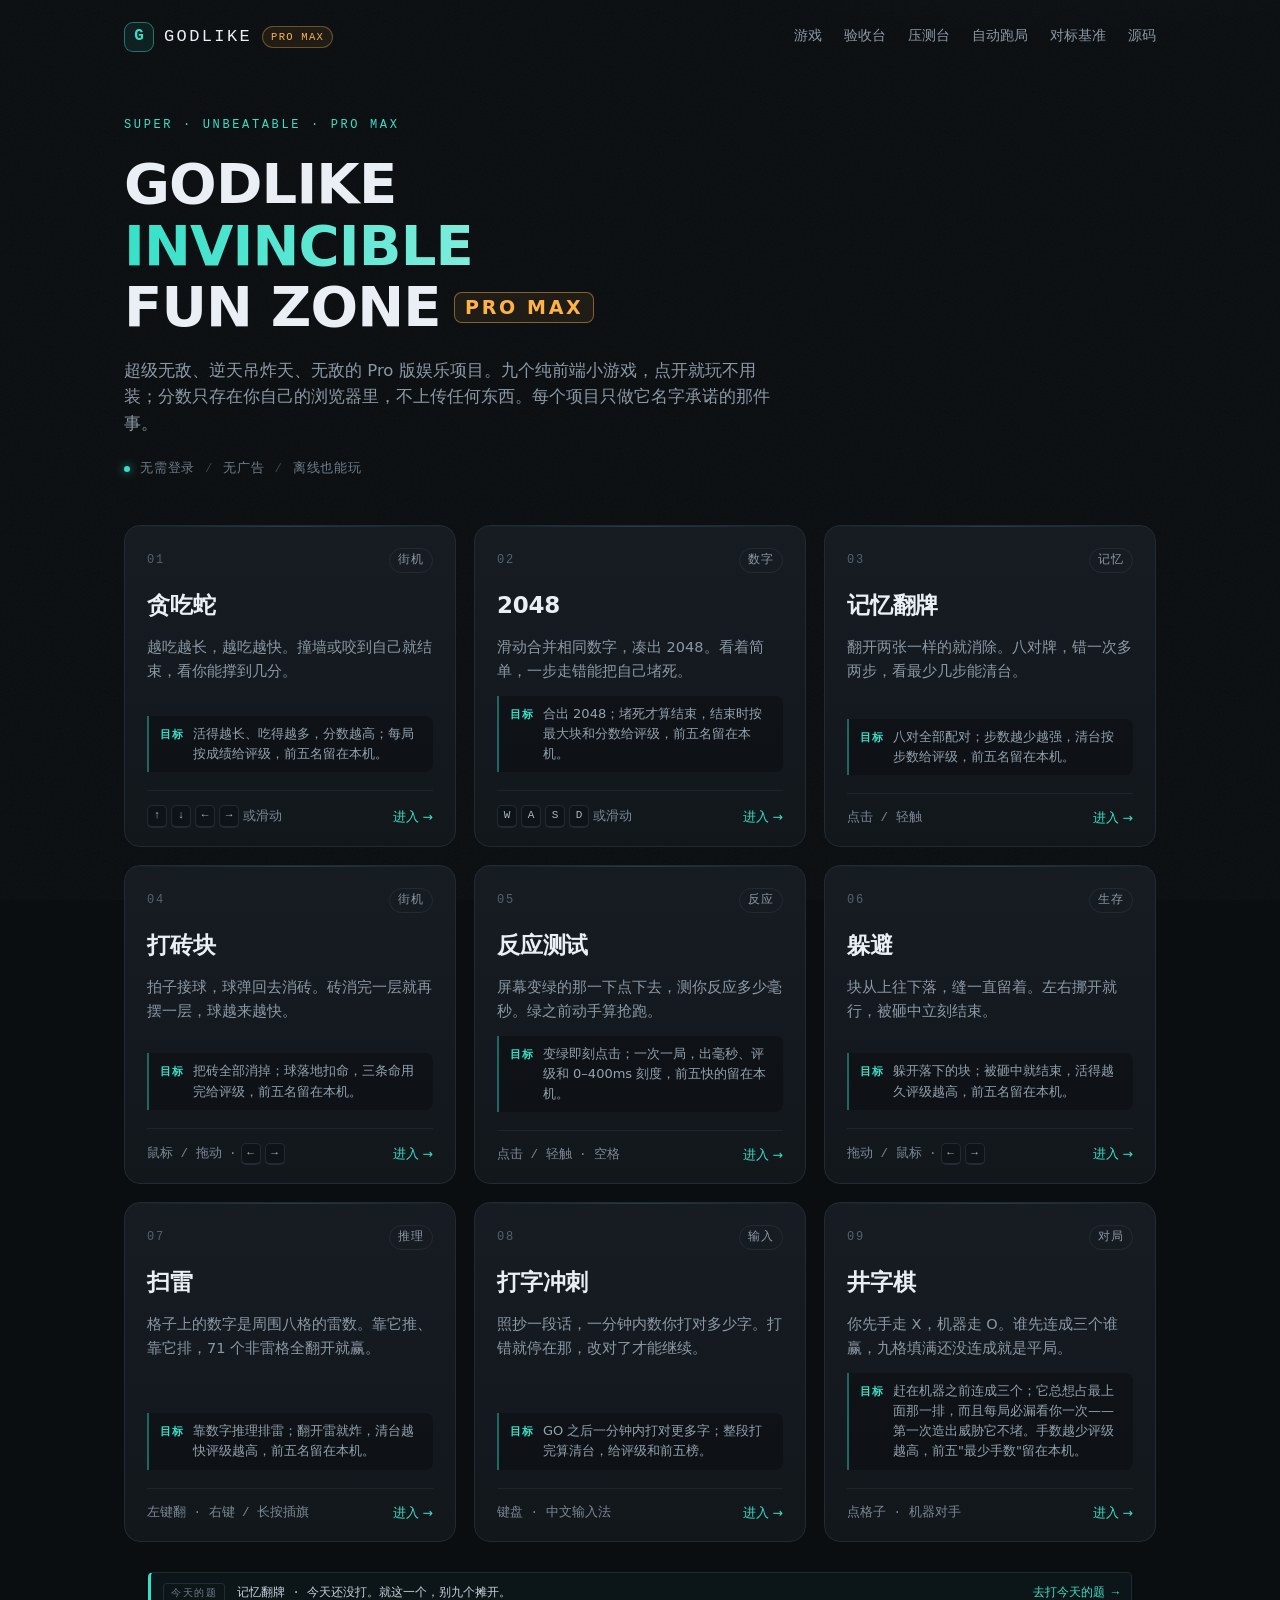
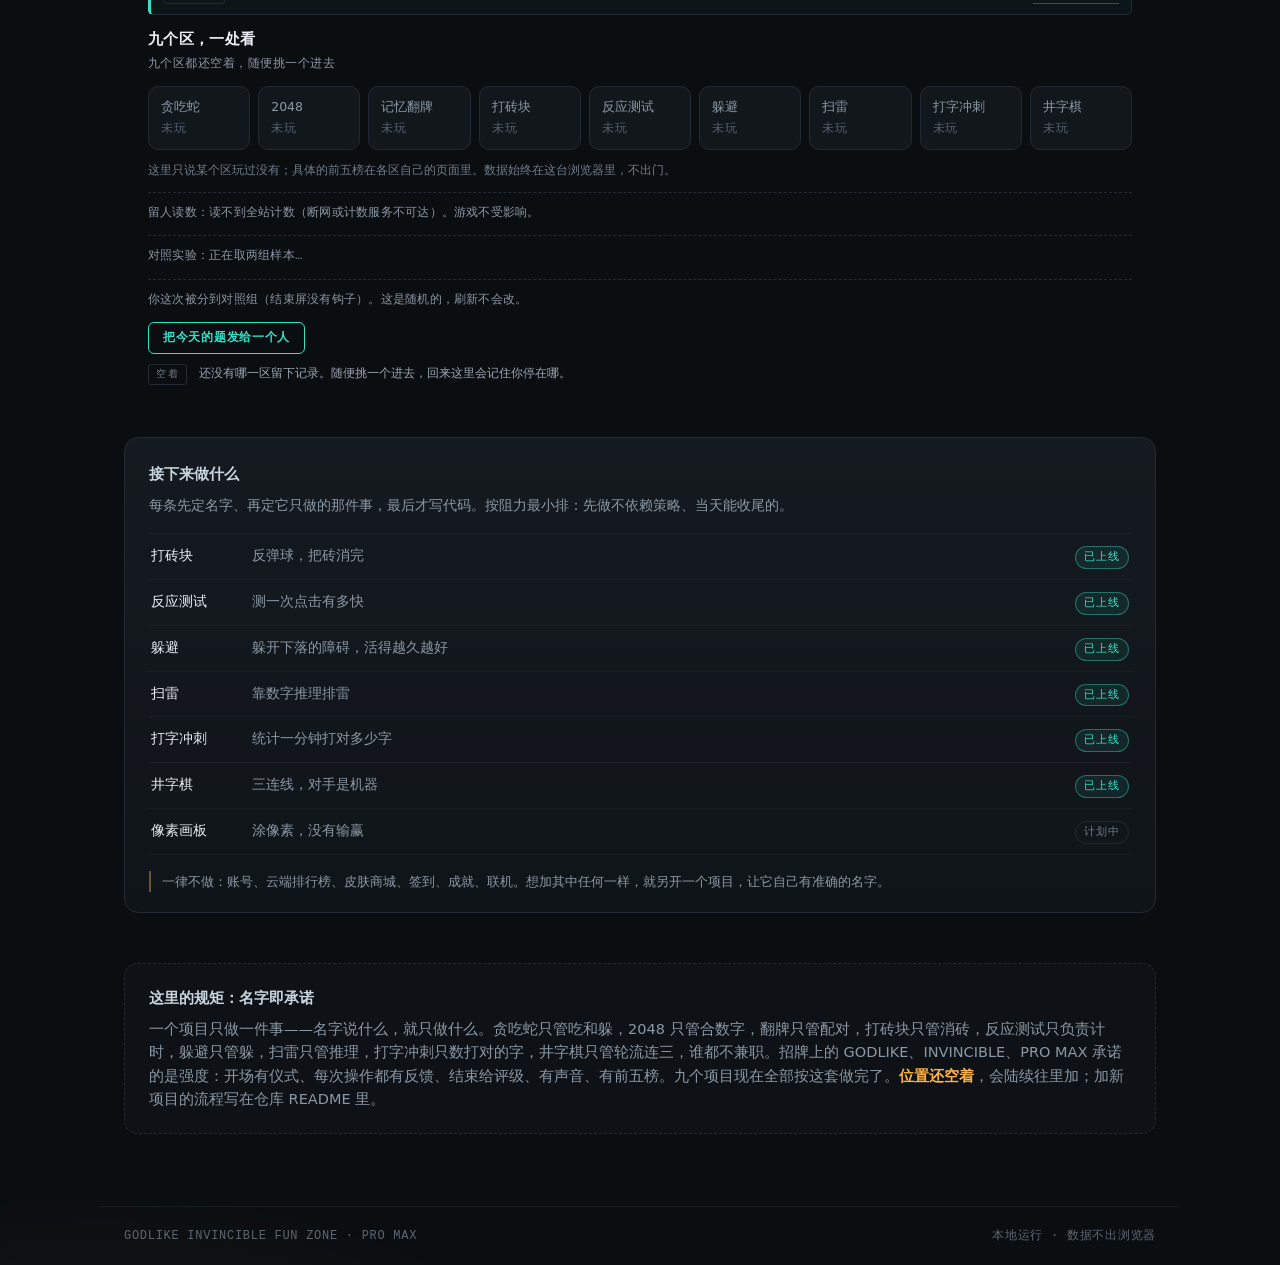
==== commit c023966b: "ab test: random arm, fixed pass rule, dbg bypass, share entry" ====
--- a/index.html
+++ b/index.html
@@ -10,7 +10,7 @@
 <meta property="og:description" content="九个点开就能玩的小游戏，无需安装。">
 <meta property="og:type" content="website">
 <link rel="icon" href="data:image/svg+xml,<svg xmlns='http://www.w3.org/2000/svg' viewBox='0 0 32 32'><rect width='32' height='32' rx='8' fill='%230b0e11'/><text x='16' y='23' font-size='18' text-anchor='middle' fill='%2335e0c8' font-family='monospace'>p</text></svg>">
-<link rel="stylesheet" href="assets/portal.css?v=20261128d">
+<link rel="stylesheet" href="assets/portal.css?v=20261128e">
 </head>
 <body>
 
@@ -188,6 +188,9 @@
     <div class="tally" id="tally"></div>
     <p class="tally-note">这里只说某个区玩过没有；具体的前五榜在各区自己的页面里。数据始终在这台浏览器里，不出门。</p>
     <p class="pulse-line" id="pulse-line">留人读数：正在读全站计数…</p>
+    <p class="pulse-line" id="ab-line">对照实验：正在取两组样本…</p>
+    <p class="pulse-line" id="arm-line"></p>
+    <button class="share-btn" id="share-btn" type="button">把今天的题发给一个人</button>
     <div class="resume-line" id="resume-line"></div>
   </section>
 
@@ -217,6 +220,6 @@
   <span class="foot-right">本地运行 · 数据不出浏览器</span>
 </footer>
 
-<script src="assets/portal.js?v=20261128d" defer></script>
+<script src="assets/portal.js?v=20261128e" defer></script>
 </body>
 </html>
--- a/assets/portal.css
+++ b/assets/portal.css
@@ -628,4 +628,23 @@
   font: 500 12px/1.7 var(--mono);
   background: rgba(53, 224, 200, .04);
 }
-.daily-line .resume-t { color: #c6d2dc; }+.daily-line .resume-t { color: #c6d2dc; }
+
+.share-btn {
+  margin-top: 12px;
+  padding: 9px 14px;
+  background: transparent;
+  border: 1px solid var(--accent);
+  border-radius: 6px;
+  color: var(--accent);
+  font: 600 12px/1 var(--mono);
+  letter-spacing: .06em;
+  cursor: pointer;
+}
+.share-btn:hover { background: rgba(53, 224, 200, .1); }
+.share-fallback {
+  margin: 8px 0 0;
+  font: 500 12px/1.7 var(--mono);
+  color: #8a97a3;
+  word-break: break-all;
+}
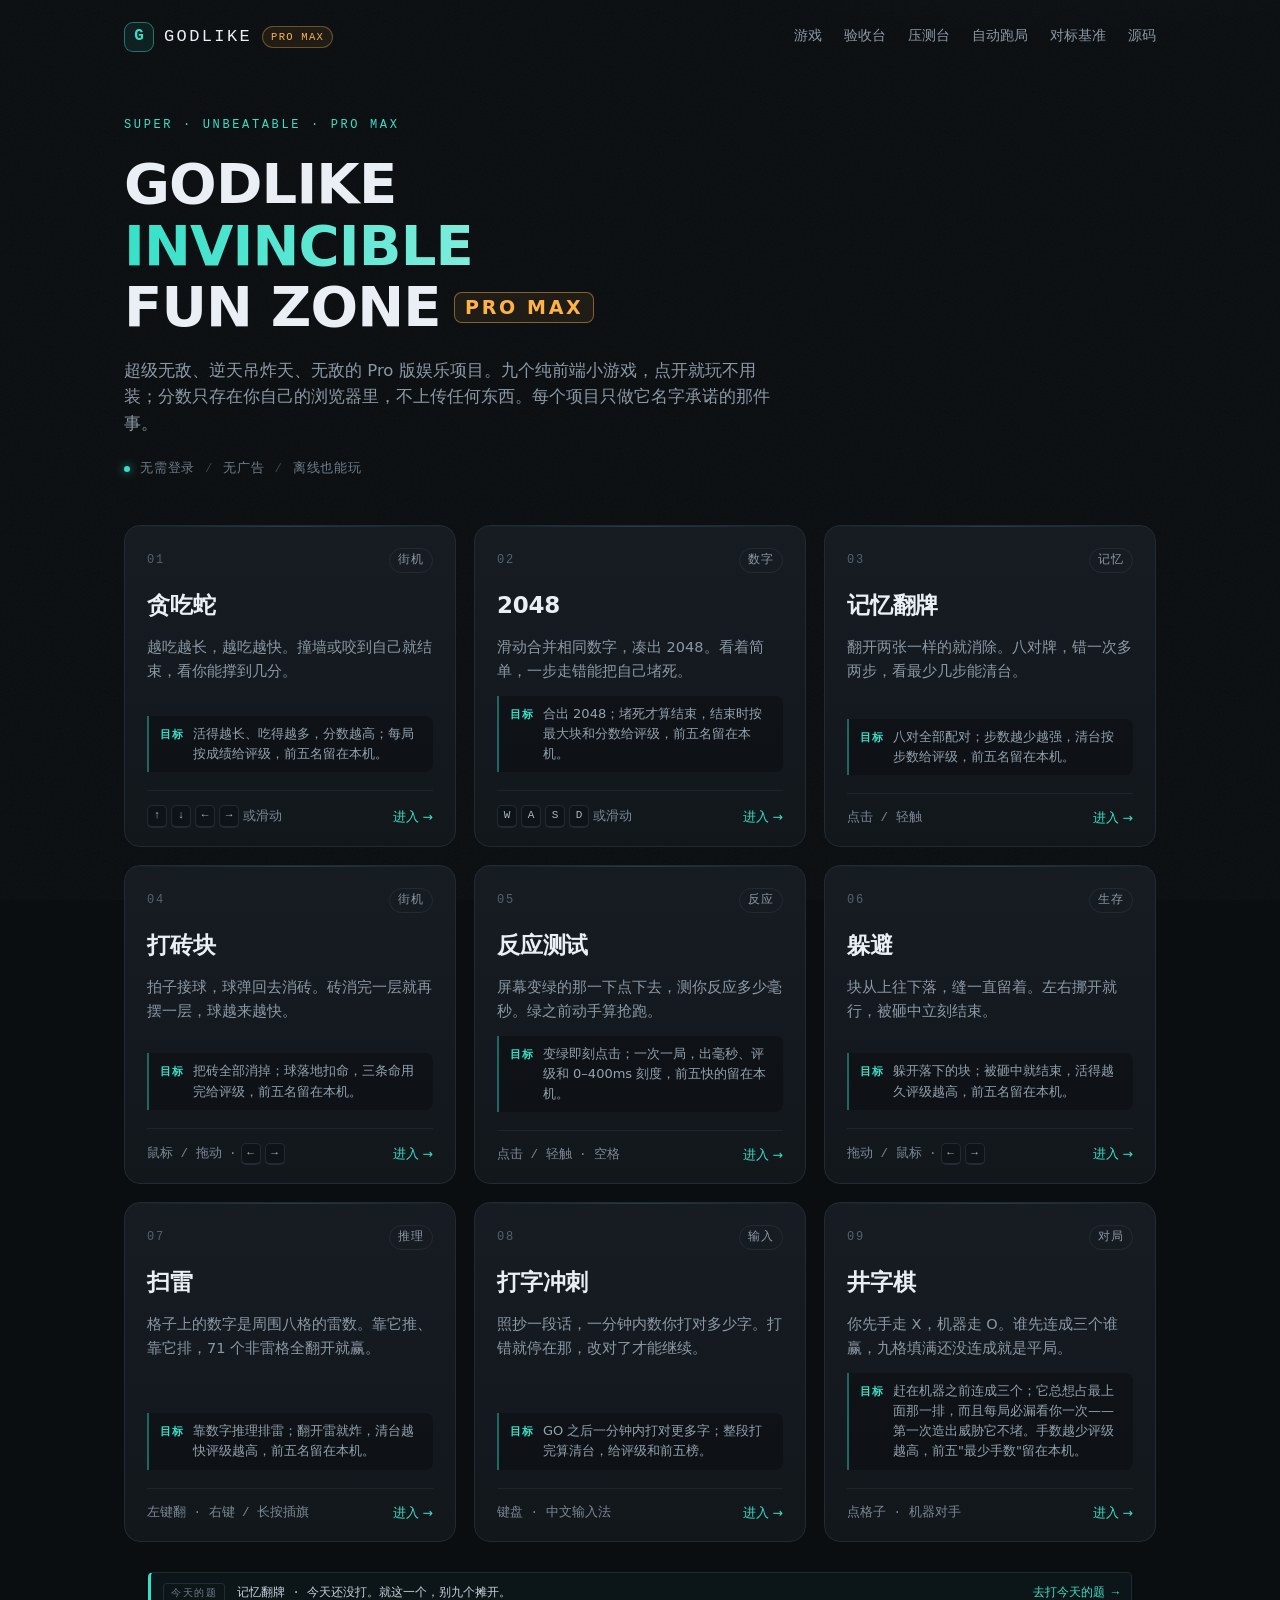
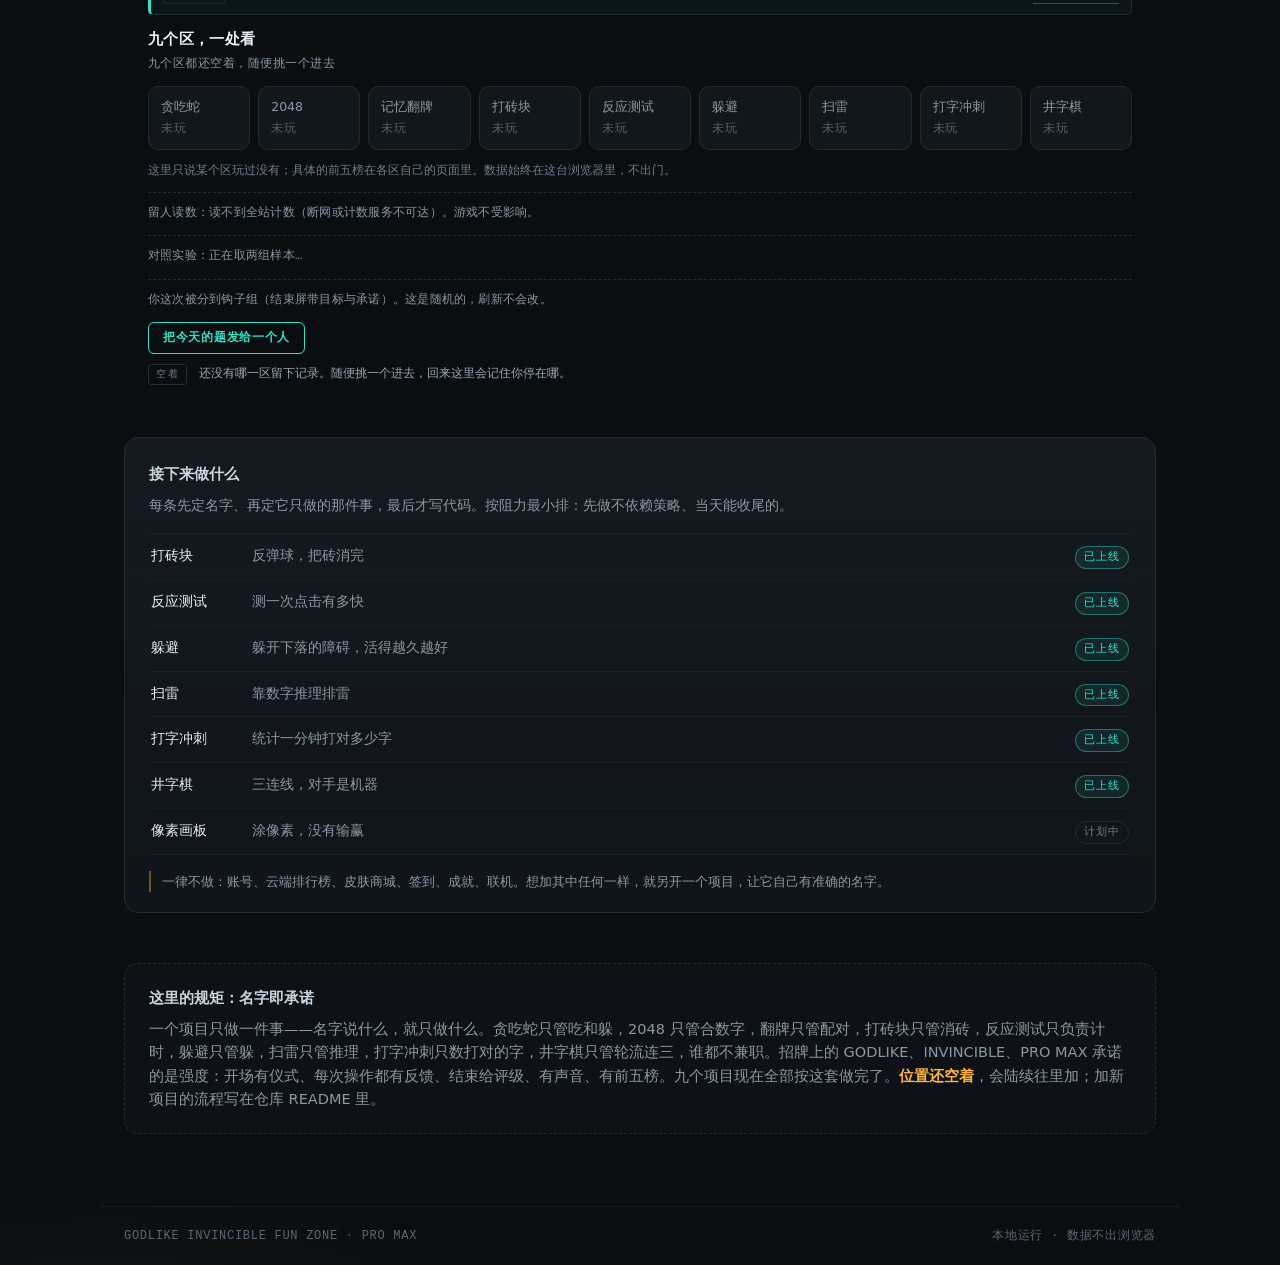
==== commit 92f48f6b: "portal: card links carry build tag so cached HTML cannot show pre-change games" ====
--- a/index.html
+++ b/index.html
@@ -10,7 +10,7 @@
 <meta property="og:description" content="九个点开就能玩的小游戏，无需安装。">
 <meta property="og:type" content="website">
 <link rel="icon" href="data:image/svg+xml,<svg xmlns='http://www.w3.org/2000/svg' viewBox='0 0 32 32'><rect width='32' height='32' rx='8' fill='%230b0e11'/><text x='16' y='23' font-size='18' text-anchor='middle' fill='%2335e0c8' font-family='monospace'>p</text></svg>">
-<link rel="stylesheet" href="assets/portal.css?v=20261128e">
+<link rel="stylesheet" href="assets/portal.css?v=20261128g">
 </head>
 <body>
 
@@ -220,6 +220,6 @@
   <span class="foot-right">本地运行 · 数据不出浏览器</span>
 </footer>
 
-<script src="assets/portal.js?v=20261128e" defer></script>
+<script src="assets/portal.js?v=20261128g" defer></script>
 </body>
 </html>
--- a/assets/portal.css
+++ b/assets/portal.css
@@ -643,8 +643,15 @@
 }
 .share-btn:hover { background: rgba(53, 224, 200, .1); }
 .share-fallback {
+  display: block;
+  width: 100%;
   margin: 8px 0 0;
+  padding: 8px 10px;
+  background: #0e1318;
+  border: 1px solid var(--line);
+  border-radius: 6px;
   font: 500 12px/1.7 var(--mono);
-  color: #8a97a3;
+  color: #b6c2cc;
+  resize: vertical;
   word-break: break-all;
 }
